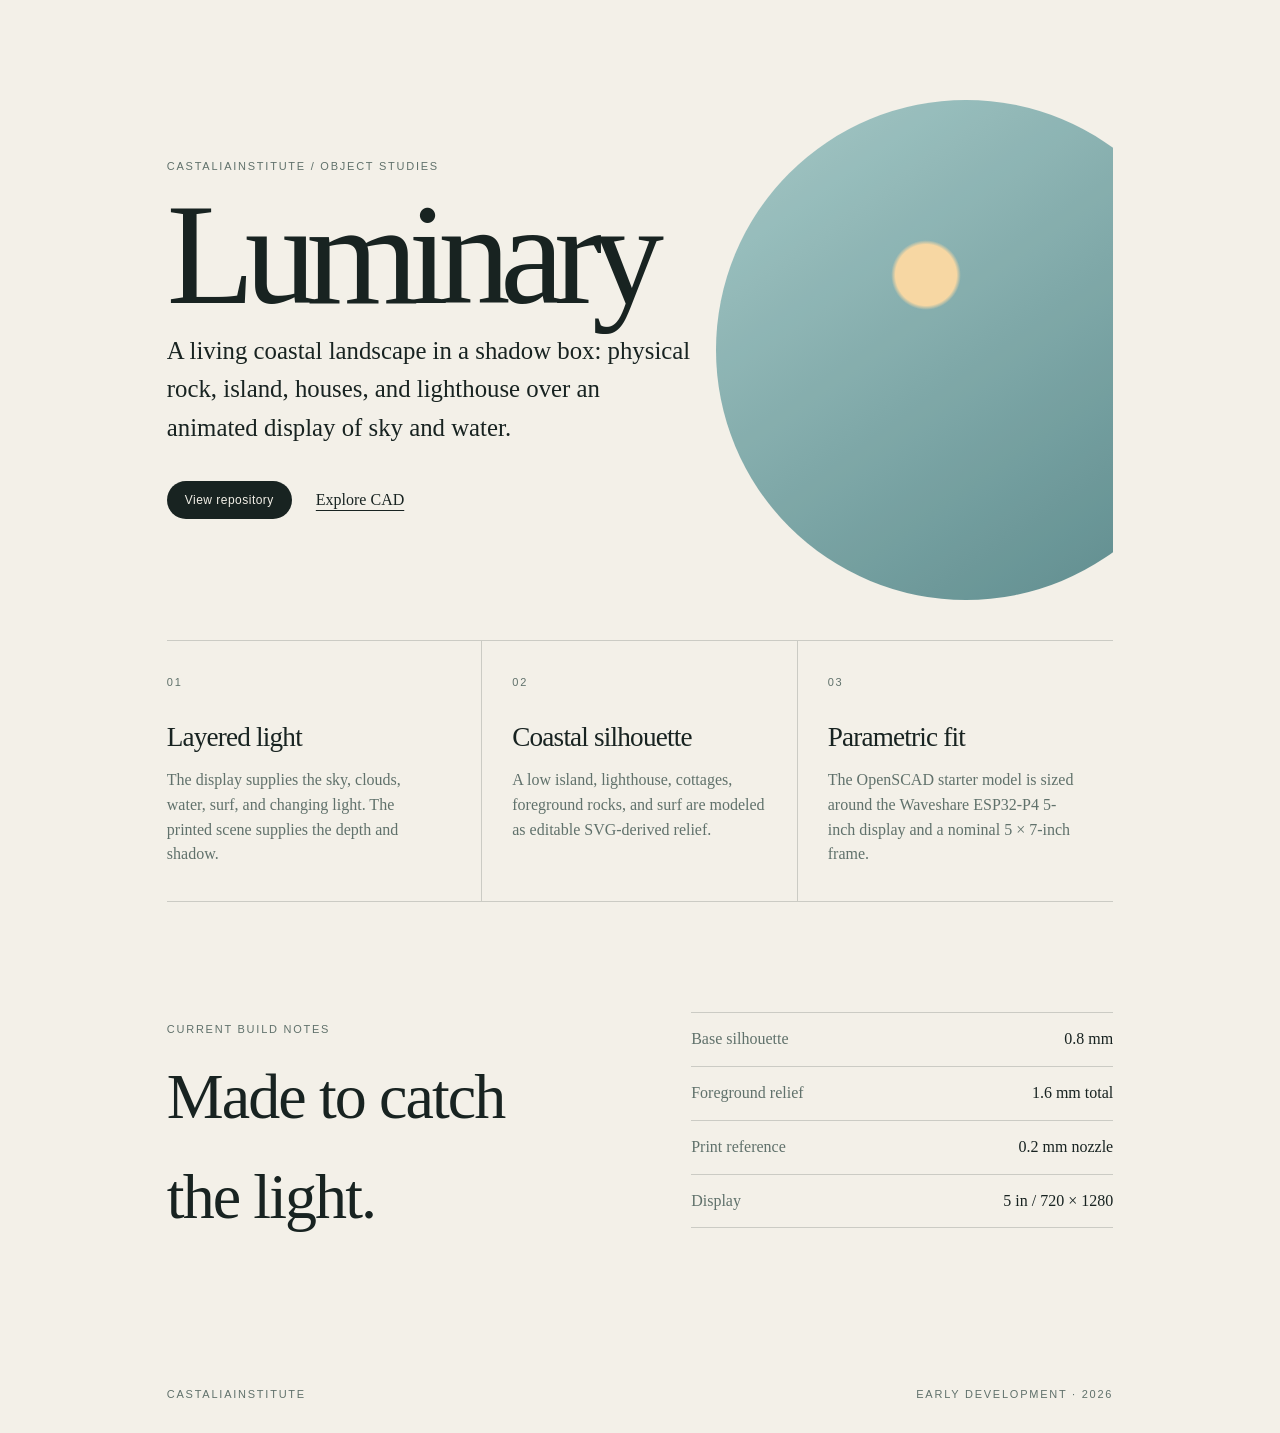
==== site/index.html @ f121b169 "Rename project to Luminary and add Pages site" ====
<!doctype html>
<html lang="en">
<head>
  <meta charset="utf-8">
  <meta name="viewport" content="width=device-width, initial-scale=1">
  <meta name="description" content="Luminary: a CastaliaInstitute illuminated coastal shadow box.">
  <title>Luminary | CastaliaInstitute</title>
  <link rel="stylesheet" href="style.css">
</head>
<body>
  <main>
    <header class="hero">
      <p class="eyebrow">CASTALIAINSTITUTE / OBJECT STUDIES</p>
      <h1>Luminary</h1>
      <p class="lede">A living coastal landscape in a shadow box: physical rock, island, houses, and lighthouse over an animated display of sky and water.</p>
      <div class="actions">
        <a class="button" href="https://github.com/CastaliaInstitute/luminary">View repository</a>
        <a class="text-link" href="https://github.com/CastaliaInstitute/luminary/tree/main/cad">Explore CAD</a>
      </div>
    </header>

    <section class="feature-grid" aria-label="Project overview">
      <article>
        <span class="number">01</span>
        <h2>Layered light</h2>
        <p>The display supplies the sky, clouds, water, surf, and changing light. The printed scene supplies the depth and shadow.</p>
      </article>
      <article>
        <span class="number">02</span>
        <h2>Coastal silhouette</h2>
        <p>A low island, lighthouse, cottages, foreground rocks, and surf are modeled as editable SVG-derived relief.</p>
      </article>
      <article>
        <span class="number">03</span>
        <h2>Parametric fit</h2>
        <p>The OpenSCAD starter model is sized around the Waveshare ESP32-P4 5-inch display and a nominal 5 × 7-inch frame.</p>
      </article>
    </section>

    <section class="specs">
      <div>
        <p class="eyebrow">CURRENT BUILD NOTES</p>
        <h2>Made to catch the light.</h2>
      </div>
      <dl>
        <div><dt>Base silhouette</dt><dd>0.8 mm</dd></div>
        <div><dt>Foreground relief</dt><dd>1.6 mm total</dd></div>
        <div><dt>Print reference</dt><dd>0.2 mm nozzle</dd></div>
        <div><dt>Display</dt><dd>5 in / 720 × 1280</dd></div>
      </dl>
    </section>

    <footer>
      <span>CASTALIAINSTITUTE</span>
      <span>EARLY DEVELOPMENT · 2026</span>
    </footer>
  </main>
</body>
</html>
---- site/style.css ----
:root {
  --ink: #182321;
  --muted: #60716b;
  --paper: #f3f0e8;
  --sea: #9bc4c3;
  --sun: #e7b66e;
  --line: rgba(24, 35, 33, .18);
}

* { box-sizing: border-box; }
html { background: var(--paper); }
body {
  margin: 0;
  color: var(--ink);
  font: 16px/1.55 Georgia, "Times New Roman", serif;
}
main { max-width: 1100px; margin: auto; padding: 28px 6vw 32px; }
.hero { min-height: 68vh; display: flex; flex-direction: column; justify-content: center; position: relative; overflow: hidden; }
.hero::after { content: ""; position: absolute; width: 42vw; height: 42vw; max-width: 500px; max-height: 500px; right: -8vw; top: 8vh; border-radius: 50%; background: radial-gradient(circle at 42% 35%, #f8d49a 0 7%, transparent 8%), linear-gradient(145deg, var(--sea), #477c7f); opacity: .88; z-index: -1; }
.eyebrow, .number, footer { font: 11px/1.2 Arial, sans-serif; letter-spacing: .16em; text-transform: uppercase; }
.eyebrow { color: var(--muted); }
h1 { max-width: 720px; margin: 12px 0 18px; font-size: clamp(4rem, 12vw, 9rem); font-weight: 400; letter-spacing: -.07em; line-height: .82; }
.lede { max-width: 530px; margin: 0; font-size: clamp(1.2rem, 2vw, 1.55rem); }
.actions { display: flex; gap: 24px; align-items: center; margin-top: 34px; }
.button { padding: 12px 18px; color: var(--paper); background: var(--ink); text-decoration: none; border-radius: 999px; font: 12px Arial, sans-serif; letter-spacing: .04em; }
.text-link { color: var(--ink); text-underline-offset: 5px; }
.feature-grid { display: grid; grid-template-columns: repeat(3, 1fr); gap: 0; border-top: 1px solid var(--line); border-bottom: 1px solid var(--line); }
article { padding: 28px 30px 34px 0; border-right: 1px solid var(--line); }
article:not(:first-child) { padding-left: 30px; }
article:last-child { border-right: 0; }
.number { color: var(--muted); }
h2 { margin: 22px 0 10px; font-size: 1.7rem; font-weight: 400; letter-spacing: -.03em; }
article p { max-width: 270px; margin: 0; color: var(--muted); }
.specs { display: grid; grid-template-columns: 1fr 1fr; gap: 8vw; padding: 110px 0; }
.specs h2 { font-size: clamp(2.2rem, 5vw, 4.5rem); margin-top: 10px; }
dl { margin: 0; border-top: 1px solid var(--line); }
dl div { display: flex; justify-content: space-between; gap: 20px; padding: 14px 0; border-bottom: 1px solid var(--line); }
dt { color: var(--muted); } dd { margin: 0; }
footer { display: flex; justify-content: space-between; padding-top: 22px; color: var(--muted); }
@media (max-width: 700px) { .hero { min-height: 75vh; } .hero::after { width: 80vw; height: 80vw; right: -25vw; top: 4vh; opacity: .5; } .feature-grid, .specs { grid-template-columns: 1fr; } article, article:not(:first-child) { padding: 24px 0; border-right: 0; border-bottom: 1px solid var(--line); } .specs { padding: 70px 0; gap: 28px; } footer { display: block; } footer span { display: block; margin-top: 8px; } }
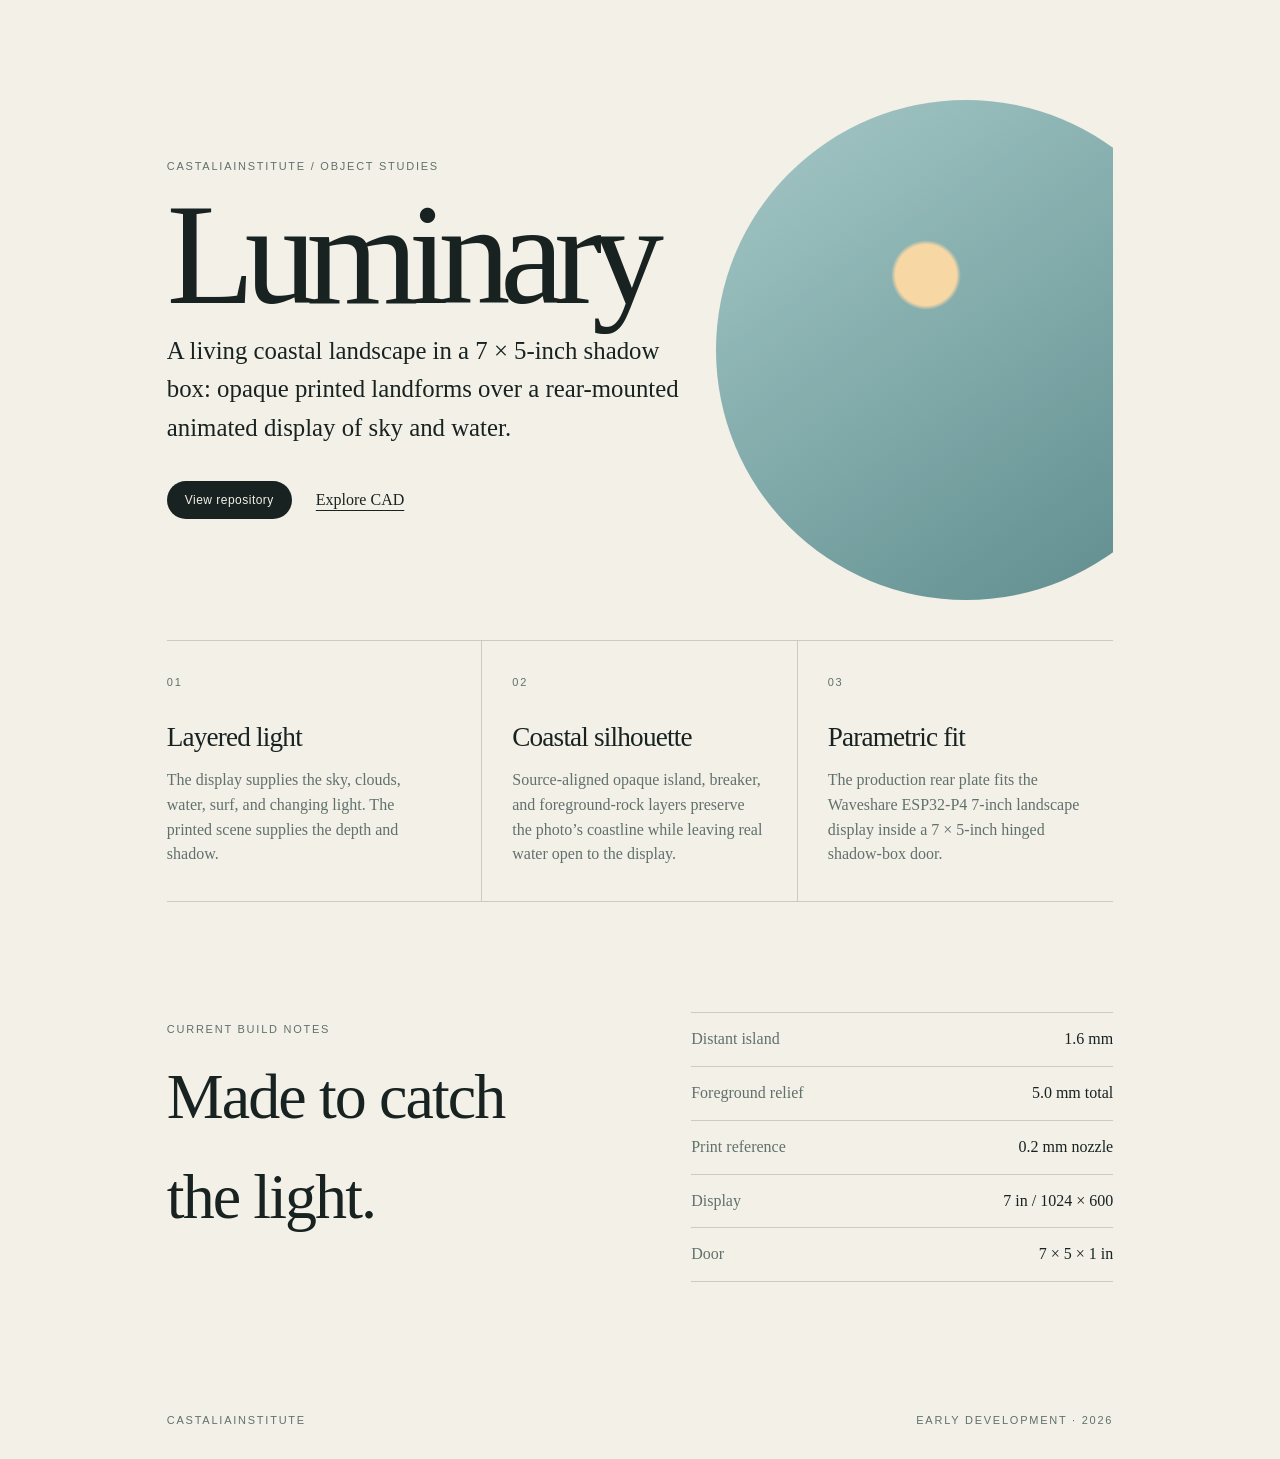
==== commit 067116ec: "Package 7-inch Luminary production candidate" ====
--- a/site/index.html
+++ b/site/index.html
@@ -12,7 +12,7 @@
     <header class="hero">
       <p class="eyebrow">CASTALIAINSTITUTE / OBJECT STUDIES</p>
       <h1>Luminary</h1>
-      <p class="lede">A living coastal landscape in a shadow box: physical rock, island, houses, and lighthouse over an animated display of sky and water.</p>
+      <p class="lede">A living coastal landscape in a 7 × 5-inch shadow box: opaque printed landforms over a rear-mounted animated display of sky and water.</p>
       <div class="actions">
         <a class="button" href="https://github.com/CastaliaInstitute/luminary">View repository</a>
         <a class="text-link" href="https://github.com/CastaliaInstitute/luminary/tree/main/cad">Explore CAD</a>
@@ -28,12 +28,12 @@
       <article>
         <span class="number">02</span>
         <h2>Coastal silhouette</h2>
-        <p>A low island, lighthouse, cottages, foreground rocks, and surf are modeled as editable SVG-derived relief.</p>
+        <p>Source-aligned opaque island, breaker, and foreground-rock layers preserve the photo’s coastline while leaving real water open to the display.</p>
       </article>
       <article>
         <span class="number">03</span>
         <h2>Parametric fit</h2>
-        <p>The OpenSCAD starter model is sized around the Waveshare ESP32-P4 5-inch display and a nominal 5 × 7-inch frame.</p>
+        <p>The production rear plate fits the Waveshare ESP32-P4 7-inch landscape display inside a 7 × 5-inch hinged shadow-box door.</p>
       </article>
     </section>
 
@@ -43,10 +43,11 @@
         <h2>Made to catch the light.</h2>
       </div>
       <dl>
-        <div><dt>Base silhouette</dt><dd>0.8 mm</dd></div>
-        <div><dt>Foreground relief</dt><dd>1.6 mm total</dd></div>
+        <div><dt>Distant island</dt><dd>1.6 mm</dd></div>
+        <div><dt>Foreground relief</dt><dd>5.0 mm total</dd></div>
         <div><dt>Print reference</dt><dd>0.2 mm nozzle</dd></div>
-        <div><dt>Display</dt><dd>5 in / 720 × 1280</dd></div>
+        <div><dt>Display</dt><dd>7 in / 1024 × 600</dd></div>
+        <div><dt>Door</dt><dd>7 × 5 × 1 in</dd></div>
       </dl>
     </section>
 
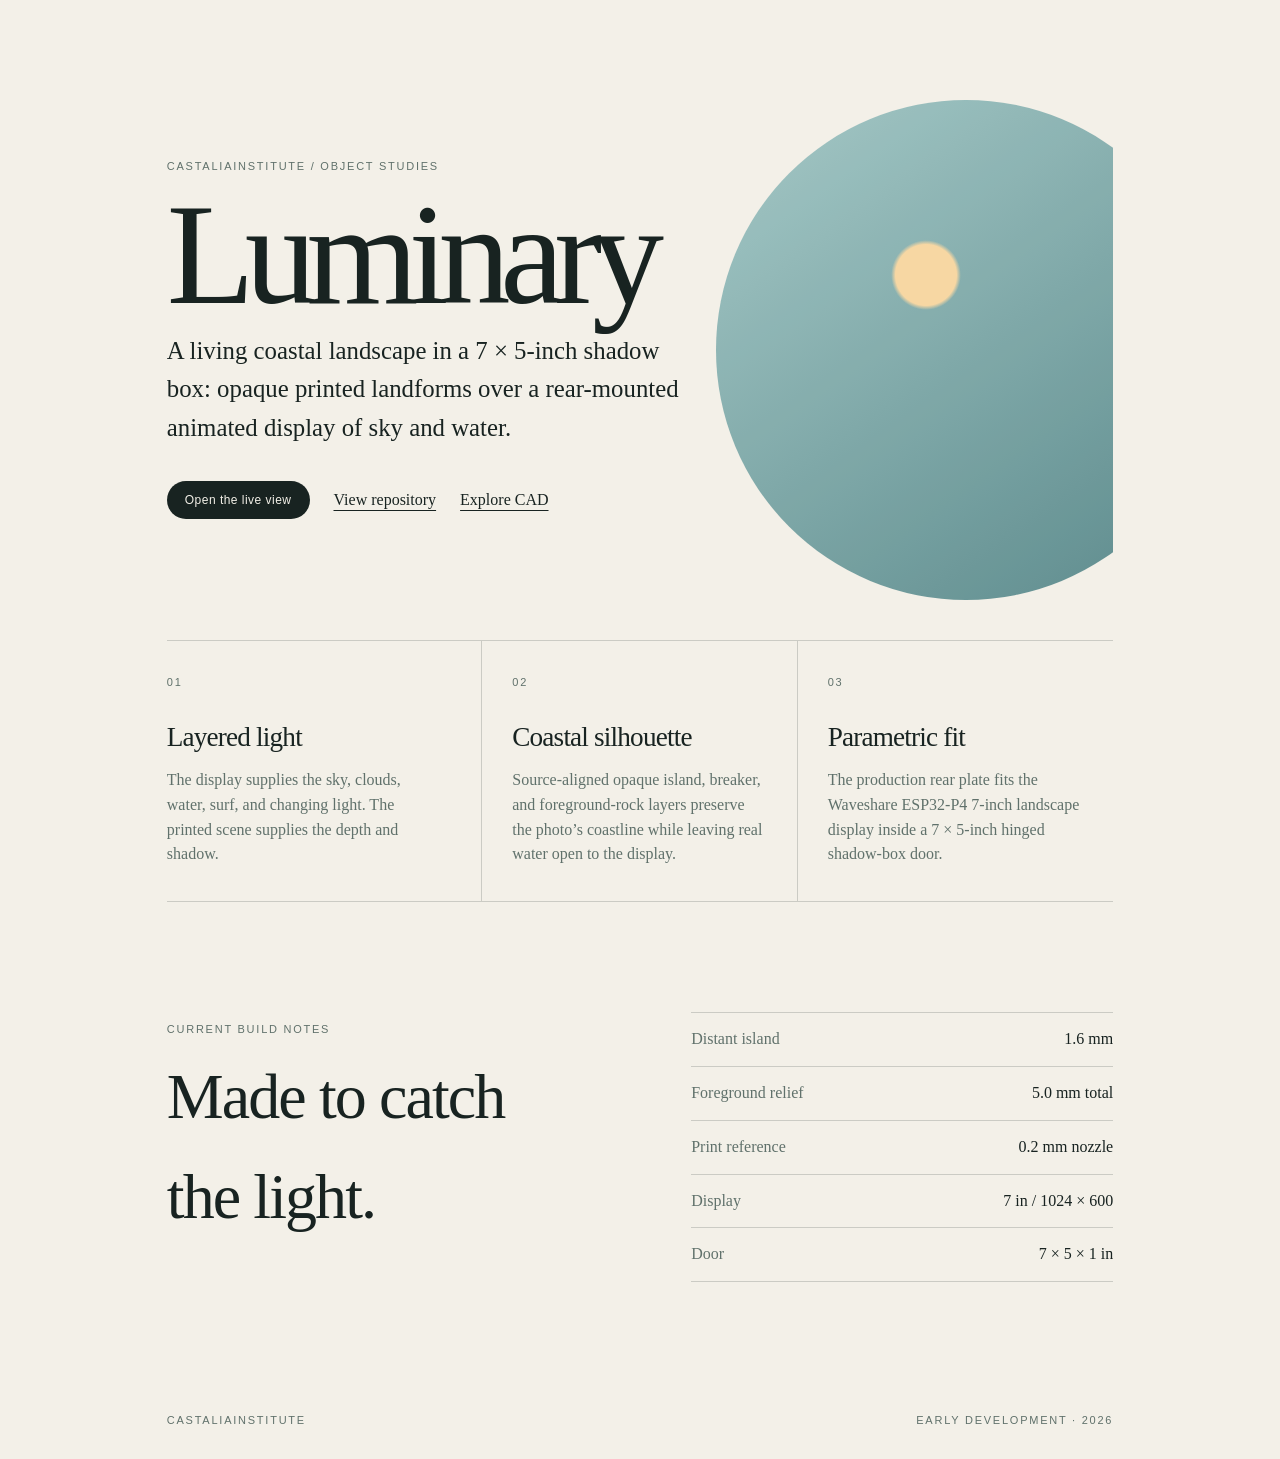
==== commit 4aef1316: "PWA at /app: Luminary live in the browser via WebAssembly Compiles the SAME portable C core (luminar" ====
--- a/site/index.html
+++ b/site/index.html
@@ -14,7 +14,8 @@
       <h1>Luminary</h1>
       <p class="lede">A living coastal landscape in a 7 × 5-inch shadow box: opaque printed landforms over a rear-mounted animated display of sky and water.</p>
       <div class="actions">
-        <a class="button" href="https://github.com/CastaliaInstitute/luminary">View repository</a>
+        <a class="button" href="/app/">Open the live view</a>
+        <a class="text-link" href="https://github.com/CastaliaInstitute/luminary">View repository</a>
         <a class="text-link" href="https://github.com/CastaliaInstitute/luminary/tree/main/cad">Explore CAD</a>
       </div>
     </header>
